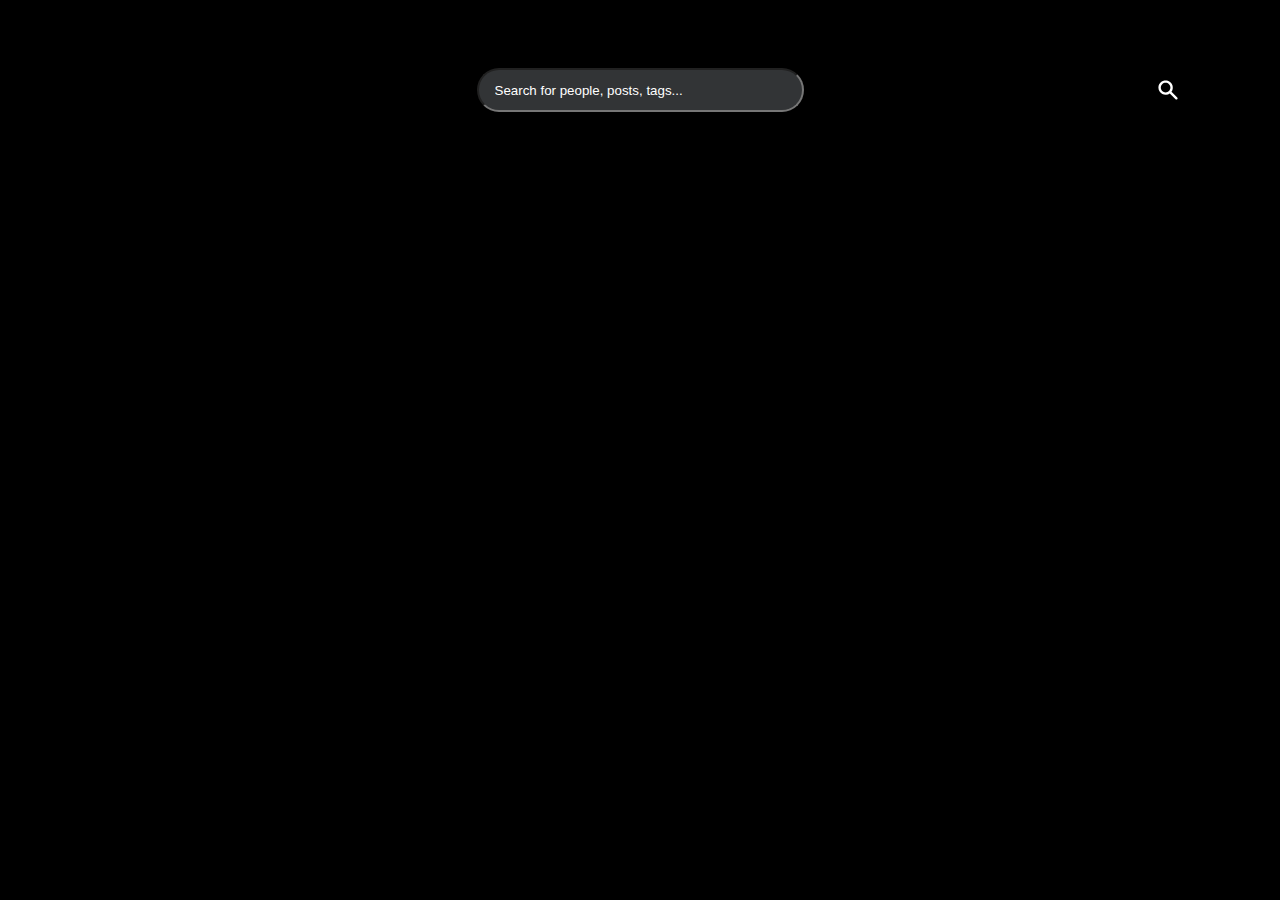
==== search.html @ 679d1ec0 "Add search bar" ====
<!DOCTYPE html>
<html lang="en">
  <head>
    <meta charset="UTF-8" />
    <meta http-equiv="X-UA-Compatible" content="IE=edge" />
    <meta name="viewport" content="width=device-width, initial-scale=1.0" />
    <title>search</title>
    <link rel="stylesheet" href="styles.css" />
    <link rel="preconnect" href="https://fonts.googleapis.com" />
    <link rel="preconnect" href="https://fonts.gstatic.com" crossorigin />
    <link
      href="https://fonts.googleapis.com/css2?family=Roboto:wght@500;700&display=swap"
      rel="stylesheet"
    />
  </head>
  <body>
    <header class="search-bar">
      <input type="text" placeholder="Search for people, posts, tags..." ">
      <img src="./icons/Search.svg" alt="" />
    </header>
  </body>
</html>
---- styles.css ----
@import "./styles/base.css";
@import "./styles/components/footer-navigation.css";
@import "./styles/components/home-header.css";
@import "./styles/components/story-box.css";
@import "./styles/components/story-container.css";
@import url(./styles/post.css);
@import "./styles/components/search-bar.css";
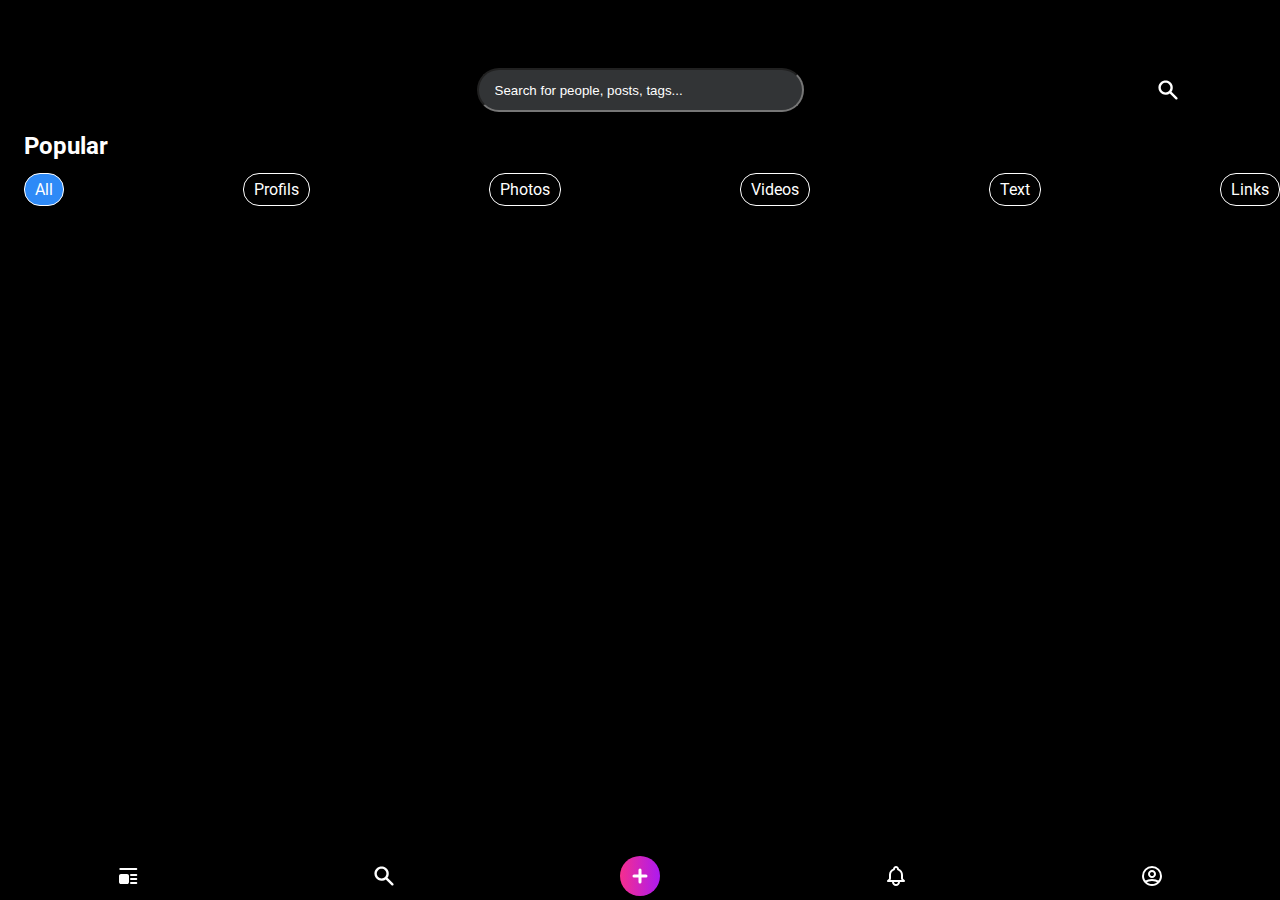
==== commit 84306337: "Add search.html and styling" ====
--- a/search.html
+++ b/search.html
@@ -18,5 +18,39 @@
       <input type="text" placeholder="Search for people, posts, tags..." ">
       <img src="./icons/Search.svg" alt="" />
     </header>
+    <main>
+      <section class="filter-bar">
+        <h2 class="filter-bar__title">Popular</h2>
+        <div class="filter-bar__item-box">
+          <div class="tags tags--active">All</div>
+          <div class="tags">Profils</div>
+          <div class="tags">Photos</div>
+          <div class="tags">Videos</div>
+          <div class="tags">Text</div>
+          <div class="tags">Links</div>
+        </div>
+      </section>
+    </main>
+    <nav class="footer-navigation">
+      <a class="footer-navigation__box" href=""
+        ><img src="./icons/Feed.svg" alt="Feed"
+      /></a>
+      <a class="footer-navigation__box" href=""
+        ><img src="./icons/Search.svg" alt="Search"
+      /></a>
+      <div
+        class="footer-navigation__box footer-navigation__box--button-container"
+      >
+        <a class="footer-navigation__box--button" href=""
+          ><img src="./icons/Plus.svg" alt=""
+        /></a>
+      </div>
+      <a class="footer-navigation__box" href=""
+        ><img src="./icons/Alert.svg" alt=""
+      /></a>
+      <a class="footer-navigation__box" href=""
+        ><img src="./icons/Profile.svg" alt=""
+      /></a>
+    </nav>
   </body>
 </html>
--- a/styles.css
+++ b/styles.css
@@ -5,3 +5,5 @@
 @import "./styles/components/story-container.css";
 @import url(./styles/post.css);
 @import "./styles/components/search-bar.css";
+@import "./styles/components/filter-bar.css";
+@import "./styles/components/tags.css";
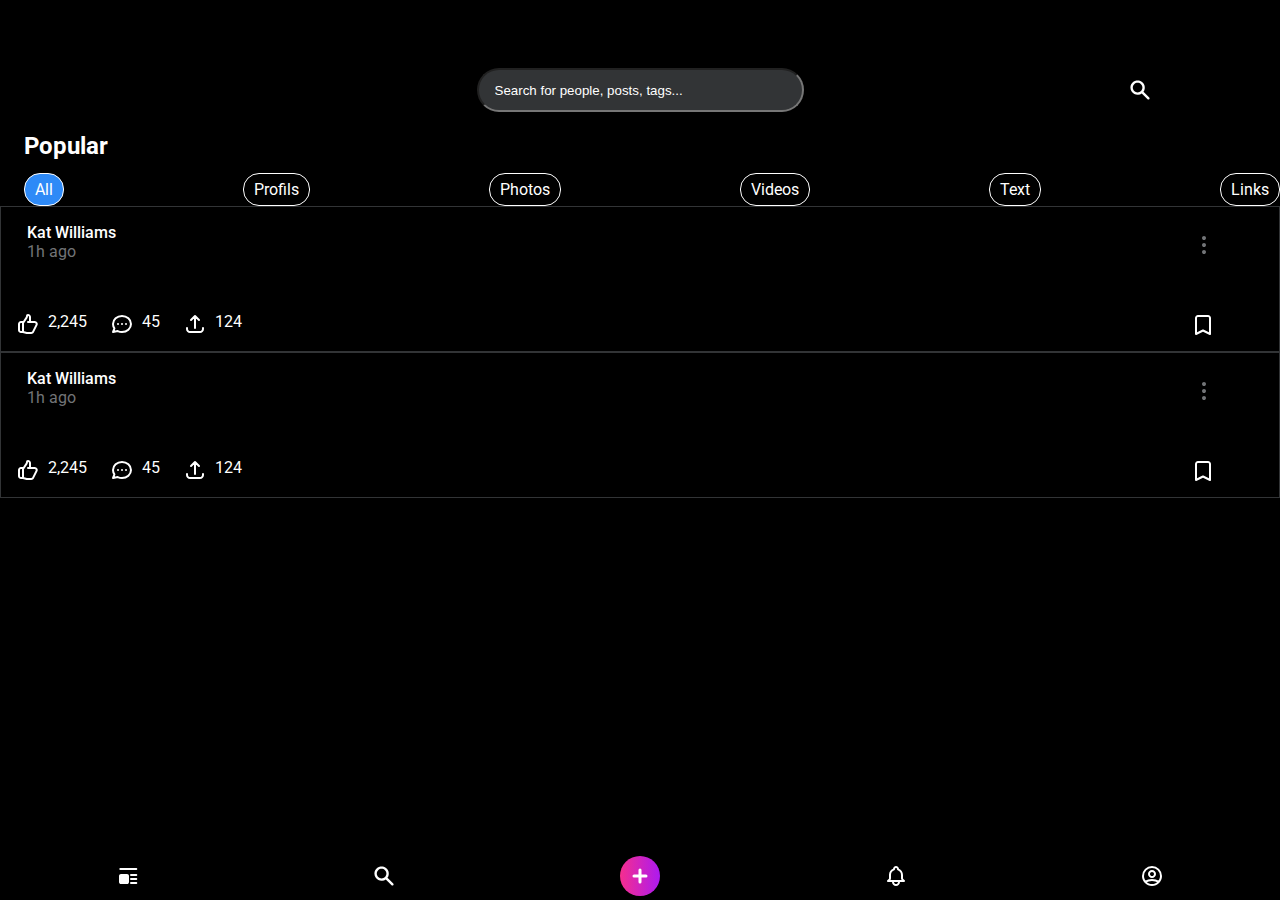
==== commit 9a1263a4: "Add posts to search" ====
--- a/search.html
+++ b/search.html
@@ -30,9 +30,83 @@
           <div class="tags">Links</div>
         </div>
       </section>
+      <section class="post-container">
+        <article class="post">
+          <header class="post__header">
+            <img
+              class="post__profilepic"
+              src="https://source.unsplash.com/32x32/?woman"
+              alt=""
+            />
+            <div class="post__headertext">
+              <span class="post__title">Kat Williams</span>
+              <span class="post__time">1h ago</span>
+            </div>
+            <img
+              class="post__menu"
+              src="./icons/Dots Vertical.svg"
+              alt="Menu"
+            />
+          </header>
+          <main class="post__main">
+            <img src="https://source.unsplash.com/327x180/?bridge" alt="" />
+          </main>
+          <footer class="post__footer">
+            <div class="post__icon">
+              <img src="./icons/Like.svg" alt="Like" />
+              <span>2,245</span>
+              <img src="./icons/Comment.svg" alt="Comment" />
+              <span>45</span>
+              <img src="./icons/Share.svg" alt="Share" />
+              <span>124</span>
+            </div>
+            <img
+              src="./icons/Bookmark.svg"
+              alt="Bookmark"
+              class="post__bookmark"
+            />
+          </footer>
+        </article>
+        <article class="post">
+          <header class="post__header">
+            <img
+              class="post__profilepic"
+              src="https://source.unsplash.com/32x32/?woman"
+              alt=""
+            />
+            <div class="post__headertext">
+              <span class="post__title">Kat Williams</span>
+              <span class="post__time">1h ago</span>
+            </div>
+            <img
+              class="post__menu"
+              src="./icons/Dots Vertical.svg"
+              alt="Menu"
+            />
+          </header>
+          <main class="post__main">
+            <img src="https://source.unsplash.com/327x180/?bridge" alt="" />
+          </main>
+          <footer class="post__footer">
+            <div class="post__icon">
+              <img src="./icons/Like.svg" alt="Like" />
+              <span>2,245</span>
+              <img src="./icons/Comment.svg" alt="Comment" />
+              <span>45</span>
+              <img src="./icons/Share.svg" alt="Share" />
+              <span>124</span>
+            </div>
+            <img
+              src="./icons/Bookmark.svg"
+              alt="Bookmark"
+              class="post__bookmark"
+            />
+          </footer>
+        </article>
+      </section>
     </main>
     <nav class="footer-navigation">
-      <a class="footer-navigation__box" href=""
+      <a class="footer-navigation__box" href="./index.html"
         ><img src="./icons/Feed.svg" alt="Feed"
       /></a>
       <a class="footer-navigation__box" href=""
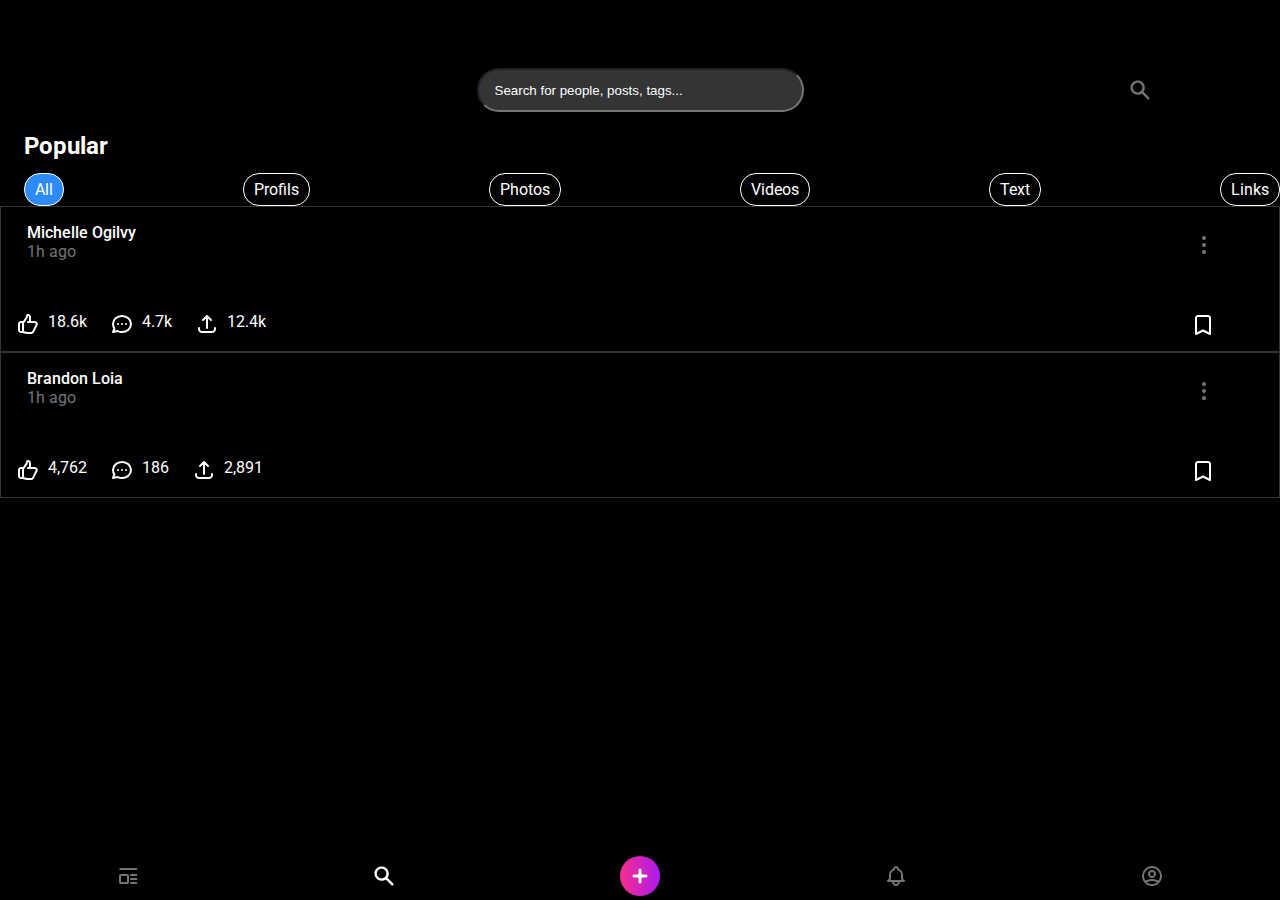
==== commit e494fec2: "Change icons" ====
--- a/search.html
+++ b/search.html
@@ -16,7 +16,7 @@
   <body>
     <header class="search-bar">
       <input type="text" placeholder="Search for people, posts, tags..." ">
-      <img src="./icons/Search.svg" alt="" />
+      <img src="./icons/SearchGrey.svg" alt="" />
     </header>
     <main>
       <section class="filter-bar">
@@ -39,7 +39,7 @@
               alt=""
             />
             <div class="post__headertext">
-              <span class="post__title">Kat Williams</span>
+              <span class="post__title">Michelle Ogilvy</span>
               <span class="post__time">1h ago</span>
             </div>
             <img
@@ -49,16 +49,16 @@
             />
           </header>
           <main class="post__main">
-            <img src="https://source.unsplash.com/327x180/?bridge" alt="" />
+            <img src="https://source.unsplash.com/327x180/?statue" alt="" />
           </main>
           <footer class="post__footer">
             <div class="post__icon">
               <img src="./icons/Like.svg" alt="Like" />
-              <span>2,245</span>
+              <span>18.6k</span>
               <img src="./icons/Comment.svg" alt="Comment" />
-              <span>45</span>
+              <span>4.7k</span>
               <img src="./icons/Share.svg" alt="Share" />
-              <span>124</span>
+              <span>12.4k</span>
             </div>
             <img
               src="./icons/Bookmark.svg"
@@ -71,11 +71,11 @@
           <header class="post__header">
             <img
               class="post__profilepic"
-              src="https://source.unsplash.com/32x32/?woman"
+              src="https://source.unsplash.com/32x32/?man"
               alt=""
             />
             <div class="post__headertext">
-              <span class="post__title">Kat Williams</span>
+              <span class="post__title">Brandon Loia</span>
               <span class="post__time">1h ago</span>
             </div>
             <img
@@ -85,16 +85,16 @@
             />
           </header>
           <main class="post__main">
-            <img src="https://source.unsplash.com/327x180/?bridge" alt="" />
+            <img src="https://source.unsplash.com/327x180/?home" alt="" />
           </main>
           <footer class="post__footer">
             <div class="post__icon">
               <img src="./icons/Like.svg" alt="Like" />
-              <span>2,245</span>
+              <span>4,762</span>
               <img src="./icons/Comment.svg" alt="Comment" />
-              <span>45</span>
+              <span>186</span>
               <img src="./icons/Share.svg" alt="Share" />
-              <span>124</span>
+              <span>2,891</span>
             </div>
             <img
               src="./icons/Bookmark.svg"
@@ -107,7 +107,7 @@
     </main>
     <nav class="footer-navigation">
       <a class="footer-navigation__box" href="./index.html"
-        ><img src="./icons/Feed.svg" alt="Feed"
+        ><img src="./icons/FeedGrey.svg" alt="Feed"
       /></a>
       <a class="footer-navigation__box" href=""
         ><img src="./icons/Search.svg" alt="Search"
@@ -120,10 +120,10 @@
         /></a>
       </div>
       <a class="footer-navigation__box" href=""
-        ><img src="./icons/Alert.svg" alt=""
+        ><img src="./icons/AlertGrey.svg" alt=""
       /></a>
       <a class="footer-navigation__box" href=""
-        ><img src="./icons/Profile.svg" alt=""
+        ><img src="./icons/ProfileGrey.svg" alt=""
       /></a>
     </nav>
   </body>
